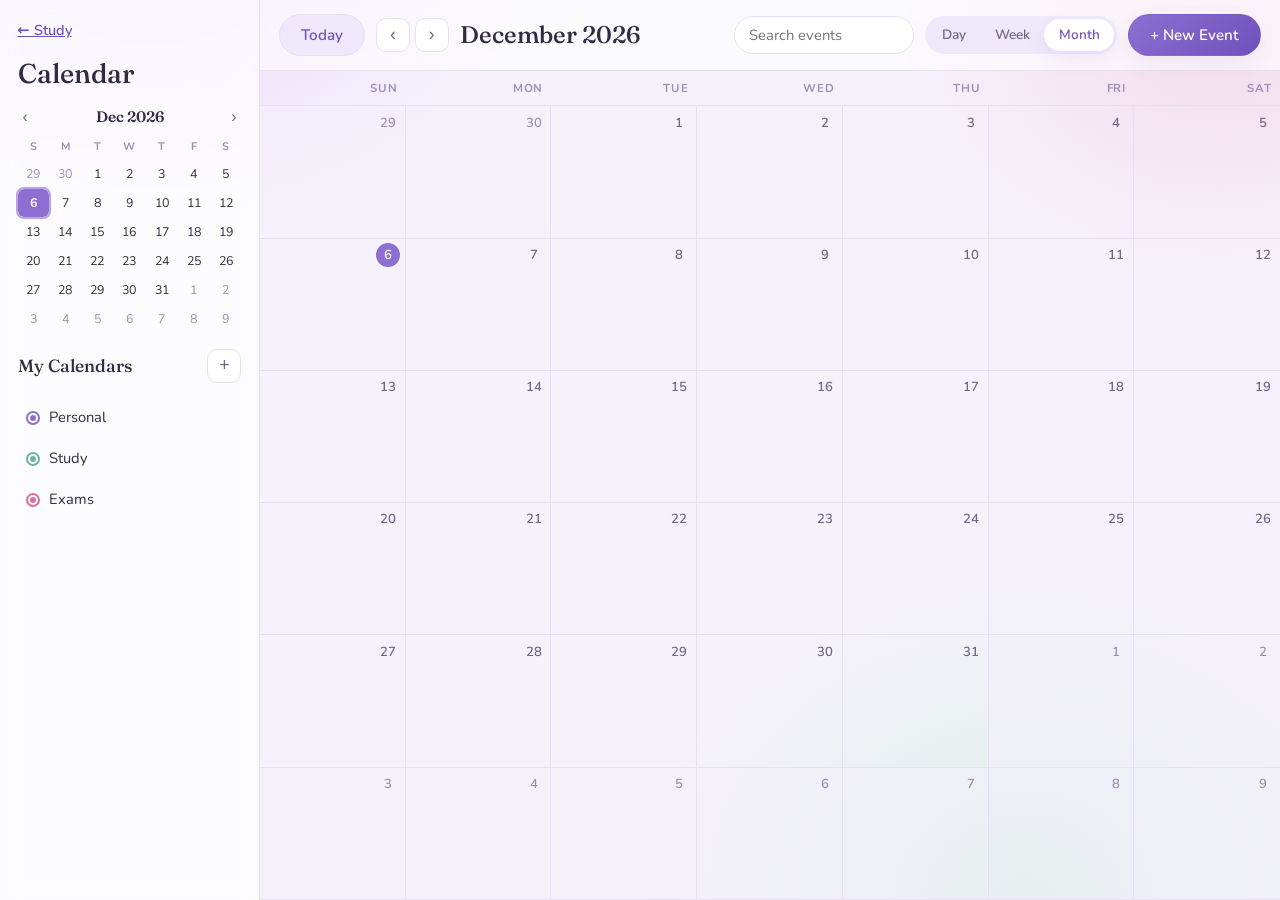
==== calendar.html @ 451e0254 "Add self-contained website calendar (Apple Calendar-style) New calendar.html with no backend/API, pe" ====
<!DOCTYPE html>
<html lang="en">
<head>
  <meta charset="UTF-8" />
  <meta name="viewport" content="width=device-width, initial-scale=1.0" />
  <meta name="description" content="Rino's calendar — month, week, and day views with events, multiple calendars, recurrence, and search." />
  <title>Calendar · Hello, Rino!</title>
  <link rel="preconnect" href="https://fonts.googleapis.com" />
  <link rel="preconnect" href="https://fonts.gstatic.com" crossorigin />
  <link href="https://fonts.googleapis.com/css2?family=Fraunces:opsz,wght@9..144,400;9..144,500;9..144,600&family=Nunito:wght@300;400;500;600;700&display=swap" rel="stylesheet" />
  <link rel="stylesheet" href="css/styles.css" />
  <link rel="stylesheet" href="css/calendar.css" />
</head>
<body>
  <div class="aurora" aria-hidden="true"></div>

  <div class="cal-app">
    <!-- ===== Sidebar ===== -->
    <aside class="cal-sidebar" data-sidebar>
      <a class="cal-back" href="index.html">← Study</a>
      <h1 class="cal-brand">Calendar</h1>

      <div class="mini-cal" data-mini></div>

      <div class="cal-list-head">
        <h2>My Calendars</h2>
        <button type="button" class="icon-btn" data-add-calendar aria-label="Add calendar">+</button>
      </div>
      <ul class="cal-list" data-cal-list></ul>
    </aside>

    <!-- ===== Main ===== -->
    <main class="cal-main">
      <header class="cal-toolbar">
        <div class="tb-left">
          <button type="button" class="icon-btn" data-menu aria-label="Toggle sidebar">☰</button>
          <button type="button" class="btn btn-soft" data-today>Today</button>
          <div class="nav-arrows">
            <button type="button" class="icon-btn" data-prev aria-label="Previous">‹</button>
            <button type="button" class="icon-btn" data-next aria-label="Next">›</button>
          </div>
          <h2 class="cal-title" data-title>—</h2>
        </div>

        <div class="tb-right">
          <div class="search-wrap">
            <input type="search" placeholder="Search events" data-search aria-label="Search events" />
            <ul class="search-results" data-search-results hidden></ul>
          </div>
          <div class="view-switch" role="tablist" aria-label="Calendar view">
            <button type="button" data-view="day" role="tab">Day</button>
            <button type="button" data-view="week" role="tab">Week</button>
            <button type="button" data-view="month" role="tab" class="active">Month</button>
          </div>
          <button type="button" class="btn btn-primary" data-new-event>+ New Event</button>
        </div>
      </header>

      <section class="cal-surface" data-surface aria-live="polite"></section>
    </main>
  </div>

  <!-- ===== Event editor dialog ===== -->
  <div class="modal-backdrop" data-modal hidden>
    <div class="modal" role="dialog" aria-modal="true" aria-labelledby="evt-title-label">
      <header class="modal-head">
        <h3 id="evt-title-label">Event</h3>
        <button type="button" class="icon-btn" data-modal-close aria-label="Close">×</button>
      </header>

      <form class="evt-form" data-evt-form>
        <input type="hidden" data-evt-id />
        <div class="field">
          <input type="text" data-evt-title placeholder="Title" aria-label="Event title" maxlength="140" required />
        </div>

        <div class="field row">
          <label class="check"><input type="checkbox" data-evt-allday /> All-day</label>
          <select data-evt-calendar aria-label="Calendar"></select>
        </div>

        <div class="field grid2">
          <label>Starts
            <span class="dt">
              <input type="date" data-evt-start-date />
              <input type="time" data-evt-start-time />
            </span>
          </label>
          <label>Ends
            <span class="dt">
              <input type="date" data-evt-end-date />
              <input type="time" data-evt-end-time />
            </span>
          </label>
        </div>

        <div class="field">
          <label>Repeat
            <select data-evt-repeat>
              <option value="none">Never</option>
              <option value="daily">Every day</option>
              <option value="weekly">Every week</option>
              <option value="monthly">Every month</option>
              <option value="yearly">Every year</option>
            </select>
          </label>
        </div>

        <div class="field">
          <input type="text" data-evt-location placeholder="Location" aria-label="Location" />
        </div>
        <div class="field">
          <textarea data-evt-notes placeholder="Notes" rows="3" aria-label="Notes"></textarea>
        </div>

        <p class="form-error" data-evt-error role="alert"></p>

        <footer class="modal-foot">
          <button type="button" class="btn btn-ghost danger" data-evt-delete hidden>Delete</button>
          <span class="spacer"></span>
          <button type="button" class="btn btn-ghost" data-modal-cancel>Cancel</button>
          <button type="submit" class="btn btn-primary">Save</button>
        </footer>
      </form>
    </div>
  </div>

  <script src="js/calendar.js"></script>
</body>
</html>
---- css/styles.css ----
/* ============================================================
   Rino's Study Companion — lavender & lilac theme
   ============================================================ */

:root {
  --bg: #f6f2fb;
  --bg-2: #efe8fa;
  --surface: #ffffff;
  --surface-soft: #faf7ff;
  --ink: #322b46;
  --ink-soft: #6f6688;
  --ink-faint: #9a90b4;
  --line: #e8def7;
  --lilac: #b9a3e3;
  --lilac-deep: #8c6fd1;
  --lilac-deeper: #6f51bd;
  --lavender: #cdbcef;
  --mint: #a8d8c8;        /* break accent */
  --mint-deep: #6cb3a0;
  --rose: #e9b7d4;
  --shadow: 0 18px 40px rgba(108, 81, 189, 0.12);
  --shadow-sm: 0 8px 20px rgba(108, 81, 189, 0.08);
  --radius: 22px;
  --radius-sm: 14px;
  --ease: cubic-bezier(0.4, 0, 0.2, 1);
}

*, *::before, *::after { box-sizing: border-box; }

html { scroll-behavior: smooth; }

body {
  margin: 0;
  font-family: "Nunito", system-ui, sans-serif;
  font-weight: 400;
  color: var(--ink);
  background: var(--bg);
  line-height: 1.6;
  -webkit-font-smoothing: antialiased;
  min-height: 100vh;
}

/* soft animated backdrop */
.aurora {
  position: fixed;
  inset: 0;
  z-index: -1;
  background:
    radial-gradient(40rem 30rem at 12% -8%, #e7d8fb 0%, transparent 60%),
    radial-gradient(36rem 28rem at 95% 4%, #f3dcec 0%, transparent 55%),
    radial-gradient(40rem 34rem at 80% 100%, #ddeee7 0%, transparent 60%),
    var(--bg);
}

h1, h2, h3 {
  font-family: "Fraunces", Georgia, serif;
  font-weight: 500;
  line-height: 1.12;
  margin: 0;
  color: var(--ink);
}

.shell {
  width: 100%;
  max-width: 940px;
  margin: 0 auto;
  padding: clamp(1.5rem, 4vw, 3rem) clamp(1rem, 4vw, 2rem) 3rem;
  display: flex;
  flex-direction: column;
  gap: clamp(1.25rem, 3vw, 1.75rem);
}

/* ---------- Buttons ---------- */
.btn {
  font-family: inherit;
  font-size: 0.95rem;
  font-weight: 600;
  border: 1px solid transparent;
  border-radius: 999px;
  padding: 0.6rem 1.3rem;
  cursor: pointer;
  transition: transform 0.18s var(--ease), background 0.2s var(--ease), box-shadow 0.2s var(--ease), color 0.2s var(--ease);
}
.btn:hover { transform: translateY(-2px); }
.btn:active { transform: translateY(0); }
.btn:focus-visible { outline: 3px solid var(--lavender); outline-offset: 2px; }

.btn-primary {
  background: linear-gradient(135deg, var(--lilac-deep), var(--lilac-deeper));
  color: #fff;
  box-shadow: var(--shadow-sm);
}
.btn-primary:hover { background: linear-gradient(135deg, var(--lilac-deeper), #5a3fa8); }

.btn-soft {
  background: var(--bg-2);
  color: var(--lilac-deeper);
  border-color: var(--line);
}
.btn-soft:hover { background: #e6daf9; }

.btn-ghost {
  background: transparent;
  color: var(--ink-soft);
  border-color: var(--line);
}
.btn-ghost:hover { color: var(--lilac-deeper); border-color: var(--lilac); }

.btn-tiny { padding: 0.3rem 0.8rem; font-size: 0.8rem; }

/* ---------- Hero ---------- */
.hero {
  display: grid;
  grid-template-columns: 1fr minmax(300px, 360px);
  gap: clamp(1rem, 3vw, 2rem);
  align-items: stretch;
}

.hero-greeting { align-self: center; }

.hero-greeting h1 {
  font-size: clamp(2.4rem, 6vw, 3.6rem);
  letter-spacing: -0.01em;
}
.wave { display: inline-block; }
.subtitle {
  margin: 0.5rem 0 0;
  color: var(--ink-soft);
  font-size: 1.1rem;
}
.cal-link {
  display: inline-block;
  margin-top: 0.9rem;
  padding: 0.5rem 1.1rem;
  border-radius: 999px;
  background: var(--bg-2);
  border: 1px solid var(--line);
  color: var(--lilac-deeper);
  font-weight: 700;
  font-size: 0.92rem;
  transition: transform 0.18s var(--ease), background 0.2s var(--ease);
}
.cal-link:hover { transform: translateY(-2px); background: #e6daf9; }

/* ---------- Weather card ---------- */
.weather-card {
  background: linear-gradient(160deg, #ffffff 0%, var(--surface-soft) 100%);
  border: 1px solid var(--line);
  border-radius: var(--radius);
  box-shadow: var(--shadow);
  padding: 1.25rem 1.4rem;
  display: flex;
  flex-direction: column;
  gap: 0.9rem;
}

.weather-time { display: flex; flex-direction: column; }
.weather-loc {
  font-size: 0.78rem;
  text-transform: uppercase;
  letter-spacing: 0.14em;
  color: var(--lilac-deep);
  font-weight: 700;
}
.clock {
  font-family: "Fraunces", serif;
  font-size: 2rem;
  font-variant-numeric: tabular-nums;
  line-height: 1.1;
}
.date { color: var(--ink-soft); font-size: 0.9rem; }

.weather-now {
  display: flex;
  align-items: center;
  gap: 0.9rem;
  padding-top: 0.6rem;
  border-top: 1px dashed var(--line);
}
.weather-icon { font-size: 2.6rem; line-height: 1; }
.weather-readout { display: flex; flex-direction: column; }
.temp { font-size: 1.5rem; font-weight: 700; font-family: "Fraunces", serif; }
.cond { color: var(--ink-soft); font-size: 0.92rem; }
.humidity { color: var(--ink-faint); font-size: 0.82rem; }

.forecast {
  list-style: none;
  margin: 0;
  padding: 0.6rem 0 0;
  display: flex;
  gap: 0.5rem;
  border-top: 1px dashed var(--line);
}
.forecast li {
  flex: 1;
  text-align: center;
  background: var(--bg);
  border-radius: var(--radius-sm);
  padding: 0.5rem 0.2rem;
  font-size: 0.78rem;
  color: var(--ink-soft);
}
.forecast .f-day { font-weight: 700; color: var(--ink); display: block; }
.forecast .f-ico { font-size: 1.2rem; display: block; margin: 0.15rem 0; }
.forecast .f-temp { display: block; }

/* ---------- Panels ---------- */
.panel {
  background: var(--surface);
  border: 1px solid var(--line);
  border-radius: var(--radius);
  box-shadow: var(--shadow);
  padding: clamp(1.2rem, 3vw, 1.8rem);
}
.panel-head {
  display: flex;
  align-items: center;
  justify-content: space-between;
  margin-bottom: 1rem;
}
.panel-head h2 { font-size: 1.5rem; }
.counter {
  font-size: 0.82rem;
  color: var(--lilac-deep);
  background: var(--bg-2);
  padding: 0.2rem 0.7rem;
  border-radius: 999px;
  font-weight: 700;
}

/* ---------- To-do ---------- */
.todo-add { display: flex; gap: 0.6rem; margin-bottom: 1rem; }
.todo-add input {
  flex: 1;
  font-family: inherit;
  font-size: 1rem;
  padding: 0.7rem 1rem;
  border: 1px solid var(--line);
  border-radius: 999px;
  background: var(--surface-soft);
  color: var(--ink);
  transition: border-color 0.2s var(--ease), box-shadow 0.2s var(--ease);
}
.todo-add input:focus {
  outline: none;
  border-color: var(--lilac);
  box-shadow: 0 0 0 4px rgba(185, 163, 227, 0.2);
}

.todo-list { list-style: none; margin: 0; padding: 0; display: flex; flex-direction: column; gap: 0.5rem; }
.todo-item {
  display: flex;
  align-items: center;
  gap: 0.75rem;
  padding: 0.7rem 0.9rem;
  background: var(--surface-soft);
  border: 1px solid var(--line);
  border-radius: var(--radius-sm);
  animation: pop 0.3s var(--ease);
}
@keyframes pop { from { opacity: 0; transform: translateY(-6px); } to { opacity: 1; transform: none; } }

.todo-check {
  appearance: none;
  width: 22px; height: 22px;
  border: 2px solid var(--lilac);
  border-radius: 50%;
  cursor: pointer;
  flex-shrink: 0;
  display: grid;
  place-items: center;
  transition: background 0.2s var(--ease), border-color 0.2s var(--ease);
}
.todo-check:checked { background: var(--lilac-deep); border-color: var(--lilac-deep); }
.todo-check:checked::after { content: "✓"; color: #fff; font-size: 0.8rem; font-weight: 700; }
.todo-check:focus-visible { outline: 3px solid var(--lavender); outline-offset: 2px; }

.todo-text { flex: 1; word-break: break-word; transition: color 0.2s var(--ease); }
.todo-item.done .todo-text { color: var(--ink-faint); text-decoration: line-through; }

.todo-del {
  background: none; border: 0; cursor: pointer;
  color: var(--ink-faint); font-size: 1.1rem; line-height: 1;
  padding: 0.2rem 0.4rem; border-radius: 8px;
  transition: color 0.2s var(--ease), background 0.2s var(--ease);
}
.todo-del:hover { color: #c45b8a; background: #fbeef4; }

.empty-note { color: var(--ink-faint); font-size: 0.9rem; text-align: center; padding: 0.5rem 0; margin: 0; }

/* ---------- Pomodoro ---------- */
.pomo-setup { margin-bottom: 1.5rem; }
.setup-row {
  display: flex;
  align-items: center;
  justify-content: space-between;
  flex-wrap: wrap;
  gap: 0.8rem;
  margin-bottom: 1rem;
}
.setup-row > label { color: var(--ink-soft); font-weight: 600; }
.inline-inputs { display: inline-flex; align-items: center; gap: 0.3rem; }

.pomo-setup input[type="number"] {
  font-family: inherit;
  font-size: 1rem;
  font-weight: 700;
  width: 3.4rem;
  text-align: center;
  padding: 0.45rem 0.3rem;
  border: 1px solid var(--line);
  border-radius: 10px;
  background: var(--surface-soft);
  color: var(--ink);
}
.pomo-setup input[type="number"]:focus {
  outline: none; border-color: var(--lilac);
  box-shadow: 0 0 0 4px rgba(185, 163, 227, 0.2);
}

.setup-grid {
  display: grid;
  grid-template-columns: repeat(3, 1fr);
  gap: 0.8rem;
  margin-bottom: 1rem;
}
.setup-grid label {
  background: var(--surface-soft);
  border: 1px solid var(--line);
  border-radius: var(--radius-sm);
  padding: 0.8rem;
  text-align: center;
  font-size: 0.82rem;
  color: var(--ink-soft);
  font-weight: 600;
}
.setup-grid input { margin-top: 0.4rem; }

.schedule {
  display: flex;
  gap: 4px;
  height: 30px;
  border-radius: 999px;
  overflow: hidden;
  background: var(--bg-2);
  margin-bottom: 0.6rem;
}
.schedule .blk { transition: flex 0.3s var(--ease); }
.schedule .blk-focus { background: linear-gradient(135deg, var(--lilac), var(--lilac-deep)); }
.schedule .blk-break { background: linear-gradient(135deg, #bfe6d9, var(--mint)); }
.schedule-summary { color: var(--ink-soft); font-size: 0.9rem; margin: 0; text-align: center; }

/* timer ring */
.pomo-timer { display: flex; flex-direction: column; align-items: center; gap: 1.3rem; }
.ring-wrap { position: relative; width: min(260px, 70vw); aspect-ratio: 1; }
.ring { width: 100%; height: 100%; transform: rotate(-90deg); }
.ring-track { fill: none; stroke: var(--bg-2); stroke-width: 14; }
.ring-progress {
  fill: none;
  stroke: url(#g);
  stroke: var(--lilac-deep);
  stroke-width: 14;
  stroke-linecap: round;
  transition: stroke-dashoffset 0.4s linear, stroke 0.4s var(--ease);
}
.ring-wrap.break .ring-progress { stroke: var(--mint-deep); }

.ring-center {
  position: absolute; inset: 0;
  display: flex; flex-direction: column;
  align-items: center; justify-content: center;
}
.phase-label {
  text-transform: uppercase;
  letter-spacing: 0.16em;
  font-size: 0.78rem;
  font-weight: 700;
  color: var(--lilac-deep);
}
.ring-wrap.break .phase-label { color: var(--mint-deep); }
.ring-time {
  font-family: "Fraunces", serif;
  font-size: clamp(2.6rem, 9vw, 3.4rem);
  font-variant-numeric: tabular-nums;
  line-height: 1.05;
}
.cycle-label { color: var(--ink-soft); font-size: 0.85rem; }

.timer-controls { display: flex; gap: 0.6rem; flex-wrap: wrap; justify-content: center; }

/* ---------- Progress ---------- */
.progress-body { display: flex; align-items: center; gap: clamp(1rem, 4vw, 2.5rem); flex-wrap: wrap; }
.progress-ring-wrap { position: relative; width: 150px; aspect-ratio: 1; flex-shrink: 0; }
.pring { width: 100%; height: 100%; transform: rotate(-90deg); }
.pring-track { fill: none; stroke: var(--bg-2); stroke-width: 14; }
.pring-fill {
  fill: none; stroke: var(--lilac-deep); stroke-width: 14; stroke-linecap: round;
  transition: stroke-dashoffset 0.6s var(--ease);
}
.pring-center { position: absolute; inset: 0; display: grid; place-items: center; }
.pring-pct { font-family: "Fraunces", serif; font-size: 1.7rem; font-weight: 600; }

.progress-stats { flex: 1; min-width: 200px; }
.progress-line { margin: 0 0 0.2rem; font-size: 1.05rem; }
.progress-line.muted { color: var(--ink-soft); font-size: 0.95rem; }
.progress-line strong { color: var(--lilac-deeper); }
.progress-bar {
  height: 12px; background: var(--bg-2); border-radius: 999px;
  overflow: hidden; margin: 0.8rem 0;
}
.progress-bar span {
  display: block; height: 100%; width: 0%;
  background: linear-gradient(90deg, var(--lavender), var(--lilac-deep));
  border-radius: 999px;
  transition: width 0.6s var(--ease);
}
.affirm { color: var(--ink-soft); font-size: 0.95rem; margin: 0; }

/* ---------- Footer ---------- */
.foot { text-align: center; color: var(--ink-faint); font-size: 0.85rem; padding-top: 0.5rem; }

/* ---------- Responsive ---------- */
@media (max-width: 720px) {
  .hero { grid-template-columns: 1fr; }
}

@media (prefers-reduced-motion: reduce) {
  *, *::before, *::after { animation: none !important; transition: none !important; }
  html { scroll-behavior: auto; }
}
---- css/calendar.css ----
/* ============================================================
   Rino's Calendar — layout & views (uses tokens from styles.css)
   ============================================================ */

.cal-app {
  display: grid;
  grid-template-columns: 260px 1fr;
  height: 100vh;
  max-height: 100vh;
  overflow: hidden;
}

/* ---------- Sidebar ---------- */
.cal-sidebar {
  background: rgba(255, 255, 255, 0.7);
  backdrop-filter: blur(8px);
  border-right: 1px solid var(--line);
  padding: 1.2rem 1.1rem;
  overflow-y: auto;
  display: flex;
  flex-direction: column;
  gap: 1rem;
}
.cal-back { font-weight: 600; font-size: 0.9rem; color: var(--lilac-deeper); }
.cal-brand { font-size: 1.7rem; }

.cal-list-head {
  display: flex; align-items: center; justify-content: space-between;
}
.cal-list-head h2 { font-size: 1.1rem; }

.cal-list { list-style: none; margin: 0; padding: 0; display: flex; flex-direction: column; gap: 0.2rem; }
.cal-row {
  display: flex; align-items: center; gap: 0.6rem;
  padding: 0.45rem 0.5rem; border-radius: 10px; cursor: pointer;
  transition: background 0.15s var(--ease);
}
.cal-row:hover { background: var(--bg-2); }
.cal-row .dot {
  width: 14px; height: 14px; border-radius: 50%; flex-shrink: 0;
  border: 2px solid transparent; box-shadow: inset 0 0 0 2px #fff;
}
.cal-row .dot.off { background: transparent !important; box-shadow: inset 0 0 0 2px var(--ink-faint); }
.cal-row .name { flex: 1; font-size: 0.92rem; }
.cal-row.off .name { color: var(--ink-faint); }
.cal-row .del {
  opacity: 0; border: 0; background: none; cursor: pointer; color: var(--ink-faint);
  font-size: 1rem; padding: 0 0.2rem; transition: opacity 0.15s, color 0.15s;
}
.cal-row:hover .del { opacity: 1; }
.cal-row .del:hover { color: #c45b8a; }

/* mini month */
.mini-cal { font-size: 0.78rem; }
.mini-head {
  display: flex; align-items: center; justify-content: space-between;
  margin-bottom: 0.3rem;
}
.mini-head strong { font-family: "Fraunces", serif; font-weight: 600; font-size: 0.95rem; }
.mini-head button { border: 0; background: none; cursor: pointer; color: var(--ink-soft); font-size: 1rem; padding: 0 0.3rem; }
.mini-grid { display: grid; grid-template-columns: repeat(7, 1fr); gap: 1px; }
.mini-grid span { text-align: center; padding: 0.25rem 0; border-radius: 6px; }
.mini-grid .dow { color: var(--ink-faint); font-weight: 700; font-size: 0.68rem; }
.mini-grid .day { cursor: pointer; color: var(--ink); }
.mini-grid .day:hover { background: var(--bg-2); }
.mini-grid .day.muted { color: var(--ink-faint); }
.mini-grid .day.today { background: var(--lilac-deep); color: #fff; font-weight: 700; }
.mini-grid .day.sel { outline: 2px solid var(--lilac); }

.icon-btn {
  border: 1px solid var(--line); background: var(--surface);
  width: 34px; height: 34px; border-radius: 10px; cursor: pointer;
  font-size: 1.1rem; line-height: 1; color: var(--ink-soft);
  display: grid; place-items: center;
  transition: background 0.15s var(--ease), color 0.15s, border-color 0.15s;
}
.icon-btn:hover { background: var(--bg-2); color: var(--lilac-deeper); border-color: var(--lilac); }

/* ---------- Main ---------- */
.cal-main { display: flex; flex-direction: column; overflow: hidden; }

.cal-toolbar {
  display: flex; align-items: center; justify-content: space-between;
  gap: 1rem; padding: 0.9rem 1.2rem; border-bottom: 1px solid var(--line);
  background: rgba(255,255,255,0.6); backdrop-filter: blur(8px);
  flex-wrap: wrap;
}
.tb-left, .tb-right { display: flex; align-items: center; gap: 0.7rem; }
.nav-arrows { display: flex; gap: 0.3rem; }
.cal-title { font-size: 1.5rem; min-width: 8ch; }

.search-wrap { position: relative; }
.search-wrap input {
  font-family: inherit; font-size: 0.92rem; padding: 0.5rem 0.9rem;
  border: 1px solid var(--line); border-radius: 999px; background: var(--surface);
  width: 180px; transition: width 0.2s var(--ease), border-color 0.2s;
}
.search-wrap input:focus { outline: none; border-color: var(--lilac); width: 220px; }
.search-results {
  position: absolute; top: 110%; right: 0; left: 0; z-index: 40;
  background: var(--surface); border: 1px solid var(--line); border-radius: 12px;
  box-shadow: var(--shadow); list-style: none; margin: 0; padding: 0.3rem;
  max-height: 320px; overflow-y: auto;
}
.search-results li {
  padding: 0.5rem 0.6rem; border-radius: 8px; cursor: pointer; font-size: 0.88rem;
  display: flex; align-items: center; gap: 0.5rem;
}
.search-results li:hover { background: var(--bg-2); }
.search-results .s-dot { width: 10px; height: 10px; border-radius: 50%; flex-shrink: 0; }
.search-results .s-date { color: var(--ink-faint); margin-left: auto; font-size: 0.78rem; white-space: nowrap; }
.search-results .none { color: var(--ink-faint); cursor: default; }

.view-switch {
  display: inline-flex; background: var(--bg-2); border-radius: 999px; padding: 3px;
}
.view-switch button {
  border: 0; background: none; cursor: pointer; font-family: inherit; font-weight: 600;
  font-size: 0.85rem; padding: 0.4rem 0.9rem; border-radius: 999px; color: var(--ink-soft);
  transition: background 0.18s var(--ease), color 0.18s;
}
.view-switch button.active { background: #fff; color: var(--lilac-deeper); box-shadow: var(--shadow-sm); }

.cal-surface { flex: 1; overflow: auto; position: relative; }

/* ---------- Month view ---------- */
.month {
  display: grid; grid-template-rows: auto 1fr; height: 100%;
}
.month-dow {
  display: grid; grid-template-columns: repeat(7, 1fr);
  border-bottom: 1px solid var(--line);
}
.month-dow span {
  padding: 0.5rem; text-align: right; font-size: 0.72rem; font-weight: 700;
  text-transform: uppercase; letter-spacing: 0.08em; color: var(--ink-faint);
}
.month-grid {
  display: grid; grid-template-columns: repeat(7, 1fr);
  grid-auto-rows: 1fr; min-height: 100%;
}
.m-cell {
  border-right: 1px solid var(--line); border-bottom: 1px solid var(--line);
  padding: 0.3rem; min-height: 96px; cursor: pointer; overflow: hidden;
  display: flex; flex-direction: column; gap: 2px;
}
.m-cell:nth-child(7n) { border-right: 0; }
.m-cell.muted { background: rgba(244, 240, 250, 0.5); }
.m-cell .num {
  align-self: flex-end; font-size: 0.82rem; font-weight: 600; color: var(--ink-soft);
  width: 24px; height: 24px; display: grid; place-items: center; border-radius: 50%;
}
.m-cell.muted .num { color: var(--ink-faint); }
.m-cell.today .num { background: var(--lilac-deep); color: #fff; }
.chip {
  font-size: 0.74rem; padding: 2px 6px; border-radius: 6px; cursor: pointer;
  color: #fff; white-space: nowrap; overflow: hidden; text-overflow: ellipsis;
  display: flex; align-items: center; gap: 4px;
}
.chip .ct { overflow: hidden; text-overflow: ellipsis; }
.chip.allday { font-weight: 600; }
.chip.timed { background: transparent !important; color: var(--ink); padding-left: 2px; }
.chip.timed .cdot { width: 8px; height: 8px; border-radius: 50%; flex-shrink: 0; }
.chip .ctime { opacity: 0.85; font-variant-numeric: tabular-nums; }
.m-more { font-size: 0.72rem; color: var(--ink-soft); cursor: pointer; padding-left: 4px; font-weight: 600; }
.m-more:hover { color: var(--lilac-deeper); }

/* ---------- Time grid (week/day) ---------- */
.timegrid { display: grid; grid-template-rows: auto auto 1fr; height: 100%; }
.tg-allday {
  display: grid; border-bottom: 1px solid var(--line);
  min-height: 28px;
}
.tg-head {
  display: grid; border-bottom: 1px solid var(--line); position: sticky; top: 0;
  background: rgba(255,255,255,0.85); backdrop-filter: blur(6px); z-index: 5;
}
.tg-head .gutter, .tg-allday .gutter { border-right: 1px solid var(--line); }
.tg-head .dcol { padding: 0.4rem; text-align: center; border-right: 1px solid var(--line); }
.tg-head .dcol .dow { font-size: 0.7rem; text-transform: uppercase; color: var(--ink-faint); font-weight: 700; }
.tg-head .dcol .dnum {
  font-family: "Fraunces", serif; font-size: 1.3rem; font-weight: 600;
  width: 38px; height: 38px; line-height: 38px; border-radius: 50%; margin: 0.1rem auto 0;
}
.tg-head .dcol.today .dnum { background: var(--lilac-deep); color: #fff; }

.tg-allday .ad-col { border-right: 1px solid var(--line); padding: 2px; display: flex; flex-direction: column; gap: 2px; }
.tg-allday .gutter { display: grid; place-items: center; font-size: 0.62rem; color: var(--ink-faint); text-transform: uppercase; }

.tg-body { position: relative; overflow-y: auto; }
.tg-scroll { display: grid; position: relative; }
.tg-gutter { border-right: 1px solid var(--line); }
.tg-hour {
  height: 48px; border-bottom: 1px solid var(--line); position: relative;
}
.tg-gutter .tg-hour { text-align: right; }
.tg-gutter .hr-label {
  position: absolute; top: -8px; right: 6px; font-size: 0.68rem; color: var(--ink-faint);
}
.tg-daycol { border-right: 1px solid var(--line); position: relative; }
.tg-event {
  position: absolute; border-radius: 8px; color: #fff; padding: 3px 6px; overflow: hidden;
  font-size: 0.74rem; cursor: pointer; box-shadow: 0 2px 6px rgba(50,43,70,0.15);
  border: 1px solid rgba(255,255,255,0.4);
}
.tg-event .te-title { font-weight: 600; }
.tg-event .te-time { opacity: 0.9; font-size: 0.68rem; }
.now-line { position: absolute; left: 0; right: 0; height: 2px; background: #e0556f; z-index: 6; }
.now-line::before {
  content: ""; position: absolute; left: -5px; top: -4px; width: 10px; height: 10px;
  border-radius: 50%; background: #e0556f;
}

/* ---------- Modal ---------- */
.modal-backdrop {
  position: fixed; inset: 0; background: rgba(50, 43, 70, 0.35);
  backdrop-filter: blur(3px); display: grid; place-items: center; z-index: 100; padding: 1rem;
}
.modal-backdrop[hidden] { display: none; }
.modal {
  background: var(--surface); border-radius: var(--radius); box-shadow: var(--shadow);
  width: 100%; max-width: 440px; max-height: 92vh; overflow-y: auto;
  animation: pop 0.22s var(--ease);
}
.modal-head { display: flex; align-items: center; justify-content: space-between; padding: 1rem 1.2rem 0; }
.modal-head h3 { font-size: 1.3rem; }
.evt-form { padding: 0.8rem 1.2rem 1.2rem; display: flex; flex-direction: column; gap: 0.7rem; }
.evt-form .field { display: flex; flex-direction: column; gap: 0.3rem; }
.evt-form .field.row { flex-direction: row; align-items: center; gap: 0.8rem; }
.evt-form .grid2 { display: grid; grid-template-columns: 1fr 1fr; gap: 0.8rem; }
.evt-form label { font-size: 0.82rem; color: var(--ink-soft); font-weight: 600; display: flex; flex-direction: column; gap: 0.3rem; }
.evt-form .check { flex-direction: row; align-items: center; gap: 0.4rem; }
.evt-form input[type="text"], .evt-form textarea, .evt-form select,
.evt-form input[type="date"], .evt-form input[type="time"] {
  font-family: inherit; font-size: 0.95rem; padding: 0.55rem 0.7rem;
  border: 1px solid var(--line); border-radius: 10px; background: var(--surface-soft); color: var(--ink);
}
.evt-form input[data-evt-title] { font-size: 1.1rem; font-weight: 600; }
.evt-form input:focus, .evt-form textarea:focus, .evt-form select:focus {
  outline: none; border-color: var(--lilac); box-shadow: 0 0 0 3px rgba(185,163,227,0.2);
}
.evt-form .dt { display: flex; gap: 0.4rem; }
.evt-form.allday .dt input[type="time"] { display: none; }
.evt-form select[data-evt-calendar] { width: auto; flex: 1; }
.form-error { color: #c0392b; font-size: 0.85rem; margin: 0; min-height: 1em; }
.modal-foot { display: flex; align-items: center; gap: 0.5rem; padding-top: 0.4rem; }
.modal-foot .spacer { flex: 1; }
.btn.danger { color: #c0392b; }
.btn.danger:hover { border-color: #c0392b; color: #c0392b; }

/* ---------- Responsive ---------- */
.cal-sidebar.hidden { display: none; }
@media (max-width: 880px) {
  .cal-app { grid-template-columns: 1fr; }
  .cal-sidebar {
    position: fixed; inset: 0 30% 0 0; z-index: 60; box-shadow: var(--shadow);
  }
  .cal-sidebar.hidden { display: none; }
  .cal-title { font-size: 1.2rem; min-width: 0; }
  .tb-right .search-wrap { display: none; }
}
@media (min-width: 881px) {
  .cal-toolbar [data-menu] { display: none; }
}
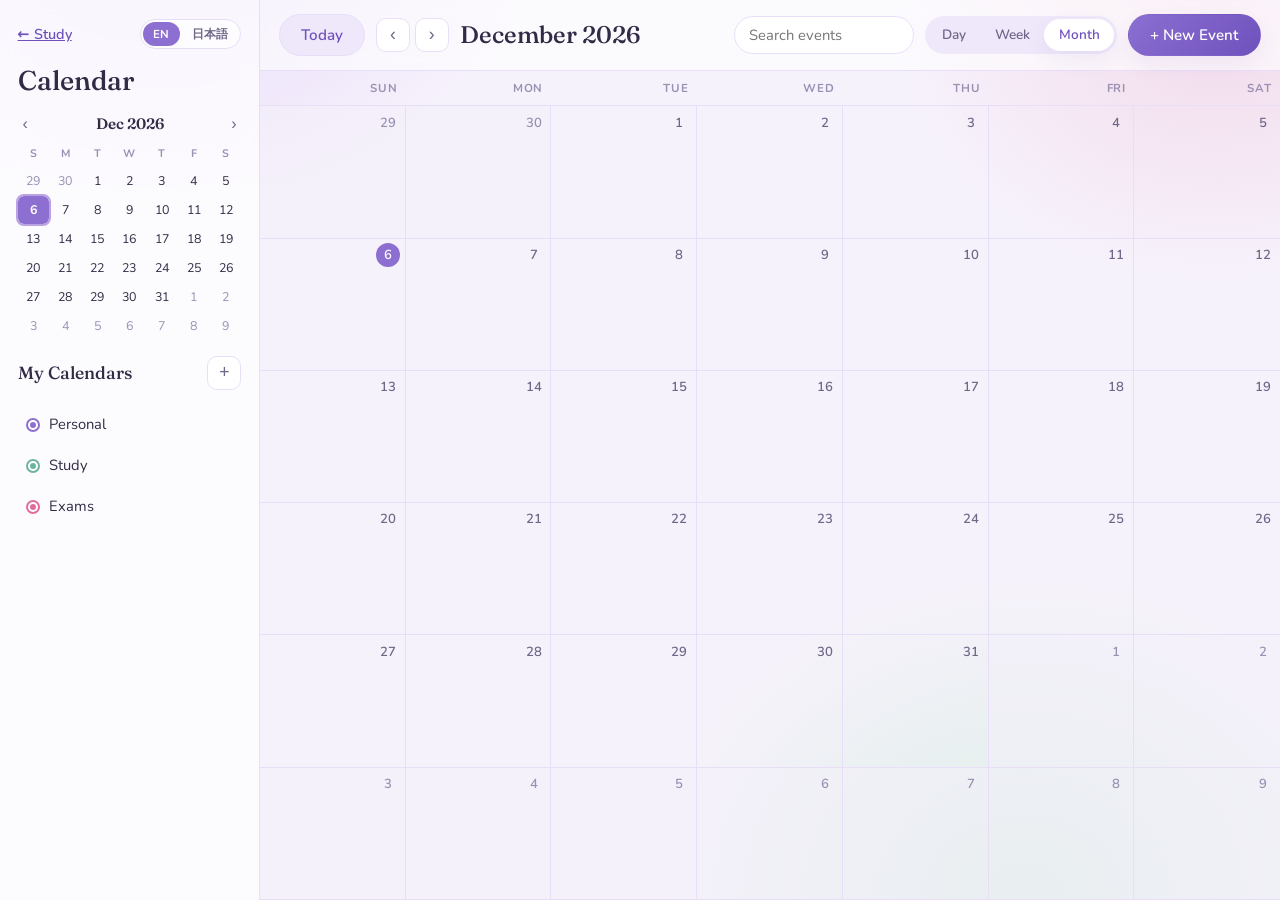
==== commit 7fa2928b: "Localize the full calendar page (EN / 日本語) - Add EN/日本語 switch to the calendar sidebar, sharing rino" ====
--- a/calendar.html
+++ b/calendar.html
@@ -17,13 +17,19 @@
   <div class="cal-app">
     <!-- ===== Sidebar ===== -->
     <aside class="cal-sidebar" data-sidebar>
-      <a class="cal-back" href="index.html">← Study</a>
-      <h1 class="cal-brand">Calendar</h1>
+      <div class="cal-side-top">
+        <a class="cal-back" href="index.html" data-i18n="study">← Study</a>
+        <div class="lang-switch" data-lang-switch role="group" aria-label="Language">
+          <button type="button" data-lang="en">EN</button>
+          <button type="button" data-lang="ja">日本語</button>
+        </div>
+      </div>
+      <h1 class="cal-brand" data-i18n="calendar">Calendar</h1>
 
       <div class="mini-cal" data-mini></div>
 
       <div class="cal-list-head">
-        <h2>My Calendars</h2>
+        <h2 data-i18n="myCalendars">My Calendars</h2>
         <button type="button" class="icon-btn" data-add-calendar aria-label="Add calendar">+</button>
       </div>
       <ul class="cal-list" data-cal-list></ul>
@@ -34,7 +40,7 @@
       <header class="cal-toolbar">
         <div class="tb-left">
           <button type="button" class="icon-btn" data-menu aria-label="Toggle sidebar">☰</button>
-          <button type="button" class="btn btn-soft" data-today>Today</button>
+          <button type="button" class="btn btn-soft" data-today data-i18n="today">Today</button>
           <div class="nav-arrows">
             <button type="button" class="icon-btn" data-prev aria-label="Previous">‹</button>
             <button type="button" class="icon-btn" data-next aria-label="Next">›</button>
@@ -44,15 +50,15 @@
 
         <div class="tb-right">
           <div class="search-wrap">
-            <input type="search" placeholder="Search events" data-search aria-label="Search events" />
+            <input type="search" placeholder="Search events" data-i18n-ph="searchPh" data-search aria-label="Search events" />
             <ul class="search-results" data-search-results hidden></ul>
           </div>
           <div class="view-switch" role="tablist" aria-label="Calendar view">
-            <button type="button" data-view="day" role="tab">Day</button>
-            <button type="button" data-view="week" role="tab">Week</button>
-            <button type="button" data-view="month" role="tab" class="active">Month</button>
+            <button type="button" data-view="day" role="tab" data-i18n="day">Day</button>
+            <button type="button" data-view="week" role="tab" data-i18n="week">Week</button>
+            <button type="button" data-view="month" role="tab" class="active" data-i18n="month">Month</button>
           </div>
-          <button type="button" class="btn btn-primary" data-new-event>+ New Event</button>
+          <button type="button" class="btn btn-primary" data-new-event data-i18n="newEvent">+ New Event</button>
         </div>
       </header>
 
@@ -64,29 +70,29 @@
   <div class="modal-backdrop" data-modal hidden>
     <div class="modal" role="dialog" aria-modal="true" aria-labelledby="evt-title-label">
       <header class="modal-head">
-        <h3 id="evt-title-label">Event</h3>
+        <h3 id="evt-title-label" data-i18n="event">Event</h3>
         <button type="button" class="icon-btn" data-modal-close aria-label="Close">×</button>
       </header>
 
       <form class="evt-form" data-evt-form>
         <input type="hidden" data-evt-id />
         <div class="field">
-          <input type="text" data-evt-title placeholder="Title" aria-label="Event title" maxlength="140" required />
+          <input type="text" data-evt-title placeholder="Title" data-i18n-ph="titlePh" aria-label="Event title" maxlength="140" required />
         </div>
 
         <div class="field row">
-          <label class="check"><input type="checkbox" data-evt-allday /> All-day</label>
+          <label class="check"><input type="checkbox" data-evt-allday /> <span data-i18n="allDay">All-day</span></label>
           <select data-evt-calendar aria-label="Calendar"></select>
         </div>
 
         <div class="field grid2">
-          <label>Starts
+          <label><span data-i18n="starts">Starts</span>
             <span class="dt">
               <input type="date" data-evt-start-date />
               <input type="time" data-evt-start-time />
             </span>
           </label>
-          <label>Ends
+          <label><span data-i18n="ends">Ends</span>
             <span class="dt">
               <input type="date" data-evt-end-date />
               <input type="time" data-evt-end-time />
@@ -95,31 +101,31 @@
         </div>
 
         <div class="field">
-          <label>Repeat
+          <label><span data-i18n="repeat">Repeat</span>
             <select data-evt-repeat>
-              <option value="none">Never</option>
-              <option value="daily">Every day</option>
-              <option value="weekly">Every week</option>
-              <option value="monthly">Every month</option>
-              <option value="yearly">Every year</option>
+              <option value="none" data-i18n="repNever">Never</option>
+              <option value="daily" data-i18n="repDaily">Every day</option>
+              <option value="weekly" data-i18n="repWeekly">Every week</option>
+              <option value="monthly" data-i18n="repMonthly">Every month</option>
+              <option value="yearly" data-i18n="repYearly">Every year</option>
             </select>
           </label>
         </div>
 
         <div class="field">
-          <input type="text" data-evt-location placeholder="Location" aria-label="Location" />
+          <input type="text" data-evt-location placeholder="Location" data-i18n-ph="locationPh" aria-label="Location" />
         </div>
         <div class="field">
-          <textarea data-evt-notes placeholder="Notes" rows="3" aria-label="Notes"></textarea>
+          <textarea data-evt-notes placeholder="Notes" data-i18n-ph="notesPh" rows="3" aria-label="Notes"></textarea>
         </div>
 
         <p class="form-error" data-evt-error role="alert"></p>
 
         <footer class="modal-foot">
-          <button type="button" class="btn btn-ghost danger" data-evt-delete hidden>Delete</button>
+          <button type="button" class="btn btn-ghost danger" data-evt-delete hidden data-i18n="del">Delete</button>
           <span class="spacer"></span>
-          <button type="button" class="btn btn-ghost" data-modal-cancel>Cancel</button>
-          <button type="submit" class="btn btn-primary">Save</button>
+          <button type="button" class="btn btn-ghost" data-modal-cancel data-i18n="cancel">Cancel</button>
+          <button type="submit" class="btn btn-primary" data-i18n="save">Save</button>
         </footer>
       </form>
     </div>
--- a/css/styles.css
+++ b/css/styles.css
@@ -62,12 +62,29 @@
 
 .shell {
   width: 100%;
-  max-width: 940px;
+  max-width: 1500px;
   margin: 0 auto;
-  padding: clamp(1.5rem, 4vw, 3rem) clamp(1rem, 4vw, 2rem) 3rem;
+  padding: clamp(0.85rem, 1.6vw, 1.25rem) clamp(1rem, 3vw, 2.5rem) 0.5rem;
   display: flex;
   flex-direction: column;
-  gap: clamp(1.25rem, 3vw, 1.75rem);
+  gap: clamp(0.85rem, 1.5vw, 1.1rem);
+}
+
+/* Dashboard: left column (to-do + progress) | right column (timer) */
+.dash-grid {
+  display: grid;
+  grid-template-columns: minmax(0, 1.12fr) minmax(0, 1fr);
+  gap: clamp(1rem, 2vw, 1.4rem);
+  align-items: stretch;
+}
+.dash-col {
+  display: flex;
+  flex-direction: column;
+  gap: clamp(0.75rem, 1.5vw, 1rem);
+  min-width: 0;
+}
+@media (max-width: 860px) {
+  .dash-grid { grid-template-columns: 1fr; }
 }
 
 /* ---------- Buttons ---------- */
@@ -111,15 +128,66 @@
 /* ---------- Hero ---------- */
 .hero {
   display: grid;
-  grid-template-columns: 1fr minmax(300px, 360px);
-  gap: clamp(1rem, 3vw, 2rem);
+  grid-template-columns: minmax(0, 1fr) minmax(175px, 231px) minmax(175px, 231px);
+  gap: clamp(0.9rem, 2vw, 1.4rem);
   align-items: stretch;
 }
 
-.hero-greeting { align-self: center; }
+/* Frosted-glass greeting card filling the rest of the first row */
+.hero-greeting {
+  position: relative;
+  align-self: stretch;
+  display: flex;
+  flex-direction: column;
+  justify-content: center;
+  gap: 0.25rem;
+  padding: clamp(1.1rem, 2.4vw, 2rem);
+  background: rgba(255, 255, 255, 0.38);
+  backdrop-filter: blur(16px) saturate(150%);
+  -webkit-backdrop-filter: blur(16px) saturate(150%);
+  border: 1px solid rgba(255, 255, 255, 0.55);
+  border-radius: var(--radius);
+  box-shadow: var(--shadow);
+}
+
+/* Language switch (EN / 日本語) */
+.lang-switch {
+  position: absolute;
+  top: 0.85rem;
+  right: 0.9rem;
+  display: inline-flex;
+  gap: 2px;
+  padding: 2px;
+  background: rgba(255, 255, 255, 0.65);
+  border: 1px solid var(--line);
+  border-radius: 999px;
+}
+.lang-switch button {
+  border: 0;
+  background: none;
+  cursor: pointer;
+  font-family: inherit;
+  font-weight: 700;
+  font-size: 0.72rem;
+  padding: 0.25rem 0.65rem;
+  border-radius: 999px;
+  color: var(--ink-soft);
+  transition: background 0.15s var(--ease), color 0.15s var(--ease);
+}
+.lang-switch button:hover { color: var(--lilac-deeper); }
+.lang-switch button.active { background: var(--lilac-deep); color: #fff; }
+
+/* When space is tight, drop the cards under a full-width greeting */
+@media (max-width: 1080px) {
+  .hero { grid-template-columns: 1fr 1fr; }
+  .hero-greeting { grid-column: 1 / -1; }
+}
+@media (max-width: 620px) {
+  .hero { grid-template-columns: 1fr; }
+}
 
 .hero-greeting h1 {
-  font-size: clamp(2.4rem, 6vw, 3.6rem);
+  font-size: clamp(1.9rem, 3.4vw, 2.6rem);
   letter-spacing: -0.01em;
 }
 .wave { display: inline-block; }
@@ -128,19 +196,53 @@
   color: var(--ink-soft);
   font-size: 1.1rem;
 }
-.cal-link {
-  display: inline-block;
-  margin-top: 0.9rem;
-  padding: 0.5rem 1.1rem;
-  border-radius: 999px;
-  background: var(--bg-2);
-  border: 1px solid var(--line);
-  color: var(--lilac-deeper);
-  font-weight: 700;
-  font-size: 0.92rem;
-  transition: transform 0.18s var(--ease), background 0.2s var(--ease);
-}
-.cal-link:hover { transform: translateY(-2px); background: #e6daf9; }
+/* ---------- Mini calendar card ---------- */
+.cal-card {
+  background: linear-gradient(160deg, #ffffff 0%, var(--surface-soft) 100%);
+  border: 1px solid var(--line);
+  border-radius: var(--radius);
+  box-shadow: var(--shadow);
+  padding: 0.55rem 0.65rem;
+  display: flex;
+  flex-direction: column;
+  gap: 0.3rem;
+}
+.cc-head { display: flex; align-items: center; justify-content: space-between; }
+.cc-head strong { font-family: "Fraunces", serif; font-size: 0.82rem; font-weight: 600; }
+.cc-head button {
+  border: 0; background: none; cursor: pointer; color: var(--ink-soft);
+  font-size: 0.95rem; line-height: 1; padding: 0.05rem 0.35rem; border-radius: 8px;
+  transition: color 0.15s var(--ease), background 0.15s var(--ease);
+}
+.cc-head button:hover { color: var(--lilac-deeper); background: var(--bg-2); }
+
+.cc-grid {
+  display: grid;
+  grid-template-columns: repeat(7, 1fr);
+  grid-template-rows: auto repeat(6, 1fr);
+  gap: 1px;
+  flex: 1;
+}
+.cc-grid .dow {
+  text-align: center; font-size: 0.52rem; font-weight: 700; color: var(--ink-faint);
+  text-transform: uppercase; padding-bottom: 1px;
+}
+.cc-day {
+  position: relative; display: flex; align-items: center; justify-content: center;
+  font-size: 0.68rem; border-radius: 6px; cursor: pointer; color: var(--ink); min-height: 1rem;
+  transition: background 0.12s var(--ease);
+}
+.cc-day:hover { background: var(--bg-2); }
+.cc-day.muted { color: var(--ink-faint); }
+.cc-day.today { background: var(--lilac-deep); color: #fff; font-weight: 700; }
+.cc-dots { position: absolute; bottom: 1px; left: 0; right: 0; display: flex; gap: 2px; justify-content: center; }
+.cc-dot { width: 3px; height: 3px; border-radius: 50%; }
+.cc-day.today .cc-dot { background: #fff !important; }
+.cc-open {
+  text-align: center; font-size: 0.68rem; font-weight: 700; color: var(--lilac-deeper);
+  margin-top: 0.1rem;
+}
+.cc-open:hover { color: var(--ink); }
 
 /* ---------- Weather card ---------- */
 .weather-card {
@@ -148,15 +250,15 @@
   border: 1px solid var(--line);
   border-radius: var(--radius);
   box-shadow: var(--shadow);
-  padding: 1.25rem 1.4rem;
+  padding: 0.7rem 0.9rem;
   display: flex;
   flex-direction: column;
-  gap: 0.9rem;
+  gap: 0.5rem;
 }
 
 .weather-time { display: flex; flex-direction: column; }
 .weather-loc {
-  font-size: 0.78rem;
+  font-size: 0.66rem;
   text-transform: uppercase;
   letter-spacing: 0.14em;
   color: var(--lilac-deep);
@@ -164,31 +266,31 @@
 }
 .clock {
   font-family: "Fraunces", serif;
-  font-size: 2rem;
+  font-size: 1.4rem;
   font-variant-numeric: tabular-nums;
   line-height: 1.1;
 }
-.date { color: var(--ink-soft); font-size: 0.9rem; }
+.date { color: var(--ink-soft); font-size: 0.74rem; }
 
 .weather-now {
   display: flex;
   align-items: center;
-  gap: 0.9rem;
-  padding-top: 0.6rem;
+  gap: 0.6rem;
+  padding-top: 0.45rem;
   border-top: 1px dashed var(--line);
 }
-.weather-icon { font-size: 2.6rem; line-height: 1; }
+.weather-icon { font-size: 1.85rem; line-height: 1; }
 .weather-readout { display: flex; flex-direction: column; }
-.temp { font-size: 1.5rem; font-weight: 700; font-family: "Fraunces", serif; }
-.cond { color: var(--ink-soft); font-size: 0.92rem; }
-.humidity { color: var(--ink-faint); font-size: 0.82rem; }
+.temp { font-size: 1.05rem; font-weight: 700; font-family: "Fraunces", serif; }
+.cond { color: var(--ink-soft); font-size: 0.78rem; }
+.humidity { color: var(--ink-faint); font-size: 0.68rem; }
 
 .forecast {
   list-style: none;
   margin: 0;
-  padding: 0.6rem 0 0;
-  display: flex;
-  gap: 0.5rem;
+  padding: 0.45rem 0 0;
+  display: flex;
+  gap: 0.35rem;
   border-top: 1px dashed var(--line);
 }
 .forecast li {
@@ -196,12 +298,12 @@
   text-align: center;
   background: var(--bg);
   border-radius: var(--radius-sm);
-  padding: 0.5rem 0.2rem;
-  font-size: 0.78rem;
+  padding: 0.35rem 0.15rem;
+  font-size: 0.66rem;
   color: var(--ink-soft);
 }
 .forecast .f-day { font-weight: 700; color: var(--ink); display: block; }
-.forecast .f-ico { font-size: 1.2rem; display: block; margin: 0.15rem 0; }
+.forecast .f-ico { font-size: 0.95rem; display: block; margin: 0.1rem 0; }
 .forecast .f-temp { display: block; }
 
 /* ---------- Panels ---------- */
@@ -210,13 +312,13 @@
   border: 1px solid var(--line);
   border-radius: var(--radius);
   box-shadow: var(--shadow);
-  padding: clamp(1.2rem, 3vw, 1.8rem);
+  padding: clamp(1.05rem, 2vw, 1.4rem);
 }
 .panel-head {
   display: flex;
   align-items: center;
   justify-content: space-between;
-  margin-bottom: 1rem;
+  margin-bottom: 0.75rem;
 }
 .panel-head h2 { font-size: 1.5rem; }
 .counter {
@@ -229,7 +331,7 @@
 }
 
 /* ---------- To-do ---------- */
-.todo-add { display: flex; gap: 0.6rem; margin-bottom: 1rem; }
+.todo-add { display: flex; gap: 0.6rem; margin-bottom: 0.7rem; }
 .todo-add input {
   flex: 1;
   font-family: inherit;
@@ -247,7 +349,9 @@
   box-shadow: 0 0 0 4px rgba(185, 163, 227, 0.2);
 }
 
-.todo-list { list-style: none; margin: 0; padding: 0; display: flex; flex-direction: column; gap: 0.5rem; }
+.todo-list { list-style: none; margin: 0; padding: 0; display: flex; flex-direction: column; gap: 0.45rem; max-height: 178px; overflow-y: auto; }
+.todo-list::-webkit-scrollbar { width: 8px; }
+.todo-list::-webkit-scrollbar-thumb { background: var(--line); border-radius: 8px; }
 .todo-item {
   display: flex;
   align-items: center;
@@ -289,19 +393,35 @@
 .empty-note { color: var(--ink-faint); font-size: 0.9rem; text-align: center; padding: 0.5rem 0; margin: 0; }
 
 /* ---------- Pomodoro ---------- */
-.pomo-setup { margin-bottom: 1.5rem; }
-.setup-row {
+.pomodoro { display: flex; flex-direction: column; }
+.pomo-setup { margin-top: 0.9rem; }
+.pomodoro.is-running .pomo-setup,
+.pomodoro.is-running .pomo-duration { display: none; }
+/* When running, the lone timer centers in the panel */
+.pomodoro.is-running .pomo-timer { margin-top: auto; margin-bottom: auto; }
+
+/* Full-width "decide how long" bar, sits above the clock */
+.pomo-duration {
   display: flex;
   align-items: center;
   justify-content: space-between;
-  flex-wrap: wrap;
-  gap: 0.8rem;
-  margin-bottom: 1rem;
-}
-.setup-row > label { color: var(--ink-soft); font-weight: 600; }
+  gap: 0.6rem;
+  width: 100%;
+  background: var(--surface-soft);
+  border: 1px solid var(--line);
+  border-radius: var(--radius-sm);
+  padding: 0.6rem 0.85rem;
+  margin-bottom: 0.9rem;
+}
+.pomo-duration > label {
+  color: var(--ink-soft); font-weight: 700; font-size: 0.95rem;
+  display: flex; align-items: center; gap: 0.5rem;
+}
+.pomo-duration .btn { flex-shrink: 0; }
 .inline-inputs { display: inline-flex; align-items: center; gap: 0.3rem; }
 
-.pomo-setup input[type="number"] {
+.pomo-setup input[type="number"],
+.pomo-duration input[type="number"] {
   font-family: inherit;
   font-size: 1rem;
   font-weight: 700;
@@ -310,10 +430,11 @@
   padding: 0.45rem 0.3rem;
   border: 1px solid var(--line);
   border-radius: 10px;
-  background: var(--surface-soft);
+  background: var(--surface);
   color: var(--ink);
 }
-.pomo-setup input[type="number"]:focus {
+.pomo-setup input[type="number"]:focus,
+.pomo-duration input[type="number"]:focus {
   outline: none; border-color: var(--lilac);
   box-shadow: 0 0 0 4px rgba(185, 163, 227, 0.2);
 }
@@ -321,38 +442,42 @@
 .setup-grid {
   display: grid;
   grid-template-columns: repeat(3, 1fr);
-  gap: 0.8rem;
-  margin-bottom: 1rem;
+  gap: 0.5rem;
+  margin-bottom: 0.5rem;
 }
 .setup-grid label {
   background: var(--surface-soft);
   border: 1px solid var(--line);
   border-radius: var(--radius-sm);
-  padding: 0.8rem;
+  padding: 0.35rem 0.4rem;
   text-align: center;
-  font-size: 0.82rem;
+  font-size: 0.7rem;
   color: var(--ink-soft);
   font-weight: 600;
-}
-.setup-grid input { margin-top: 0.4rem; }
+  display: flex;
+  flex-direction: column;
+  align-items: center;
+  gap: 0.22rem;
+}
+.setup-grid input { margin-top: 0; width: 2.8rem; padding: 0.28rem 0.2rem; font-size: 0.9rem; }
 
 .schedule {
   display: flex;
-  gap: 4px;
-  height: 30px;
+  gap: 3px;
+  height: 22px;
   border-radius: 999px;
   overflow: hidden;
   background: var(--bg-2);
-  margin-bottom: 0.6rem;
+  margin-bottom: 0.5rem;
 }
 .schedule .blk { transition: flex 0.3s var(--ease); }
 .schedule .blk-focus { background: linear-gradient(135deg, var(--lilac), var(--lilac-deep)); }
 .schedule .blk-break { background: linear-gradient(135deg, #bfe6d9, var(--mint)); }
-.schedule-summary { color: var(--ink-soft); font-size: 0.9rem; margin: 0; text-align: center; }
+.schedule-summary { color: var(--ink-soft); font-size: 0.82rem; margin: 0; text-align: center; }
 
 /* timer ring */
-.pomo-timer { display: flex; flex-direction: column; align-items: center; gap: 1.3rem; }
-.ring-wrap { position: relative; width: min(260px, 70vw); aspect-ratio: 1; }
+.pomo-timer { display: flex; flex-direction: column; align-items: center; gap: 0.8rem; }
+.ring-wrap { position: relative; width: min(182px, 50vw); aspect-ratio: 1; }
 .ring { width: 100%; height: 100%; transform: rotate(-90deg); }
 .ring-track { fill: none; stroke: var(--bg-2); stroke-width: 14; }
 .ring-progress {
@@ -380,7 +505,7 @@
 .ring-wrap.break .phase-label { color: var(--mint-deep); }
 .ring-time {
   font-family: "Fraunces", serif;
-  font-size: clamp(2.6rem, 9vw, 3.4rem);
+  font-size: clamp(2.1rem, 6vw, 2.7rem);
   font-variant-numeric: tabular-nums;
   line-height: 1.05;
 }
@@ -389,8 +514,8 @@
 .timer-controls { display: flex; gap: 0.6rem; flex-wrap: wrap; justify-content: center; }
 
 /* ---------- Progress ---------- */
-.progress-body { display: flex; align-items: center; gap: clamp(1rem, 4vw, 2.5rem); flex-wrap: wrap; }
-.progress-ring-wrap { position: relative; width: 150px; aspect-ratio: 1; flex-shrink: 0; }
+.progress-body { display: flex; align-items: center; gap: clamp(1rem, 3vw, 2rem); flex-wrap: wrap; }
+.progress-ring-wrap { position: relative; width: 118px; aspect-ratio: 1; flex-shrink: 0; }
 .pring { width: 100%; height: 100%; transform: rotate(-90deg); }
 .pring-track { fill: none; stroke: var(--bg-2); stroke-width: 14; }
 .pring-fill {
@@ -417,7 +542,7 @@
 .affirm { color: var(--ink-soft); font-size: 0.95rem; margin: 0; }
 
 /* ---------- Footer ---------- */
-.foot { text-align: center; color: var(--ink-faint); font-size: 0.85rem; padding-top: 0.5rem; }
+.foot { text-align: center; color: var(--ink-faint); font-size: 0.8rem; padding-top: 0.1rem; }
 
 /* ---------- Responsive ---------- */
 @media (max-width: 720px) {
--- a/css/calendar.css
+++ b/css/calendar.css
@@ -21,6 +21,8 @@
   flex-direction: column;
   gap: 1rem;
 }
+.cal-side-top { display: flex; align-items: center; justify-content: space-between; gap: 0.5rem; }
+.cal-side-top .lang-switch { position: static; }
 .cal-back { font-weight: 600; font-size: 0.9rem; color: var(--lilac-deeper); }
 .cal-brand { font-size: 1.7rem; }
 
